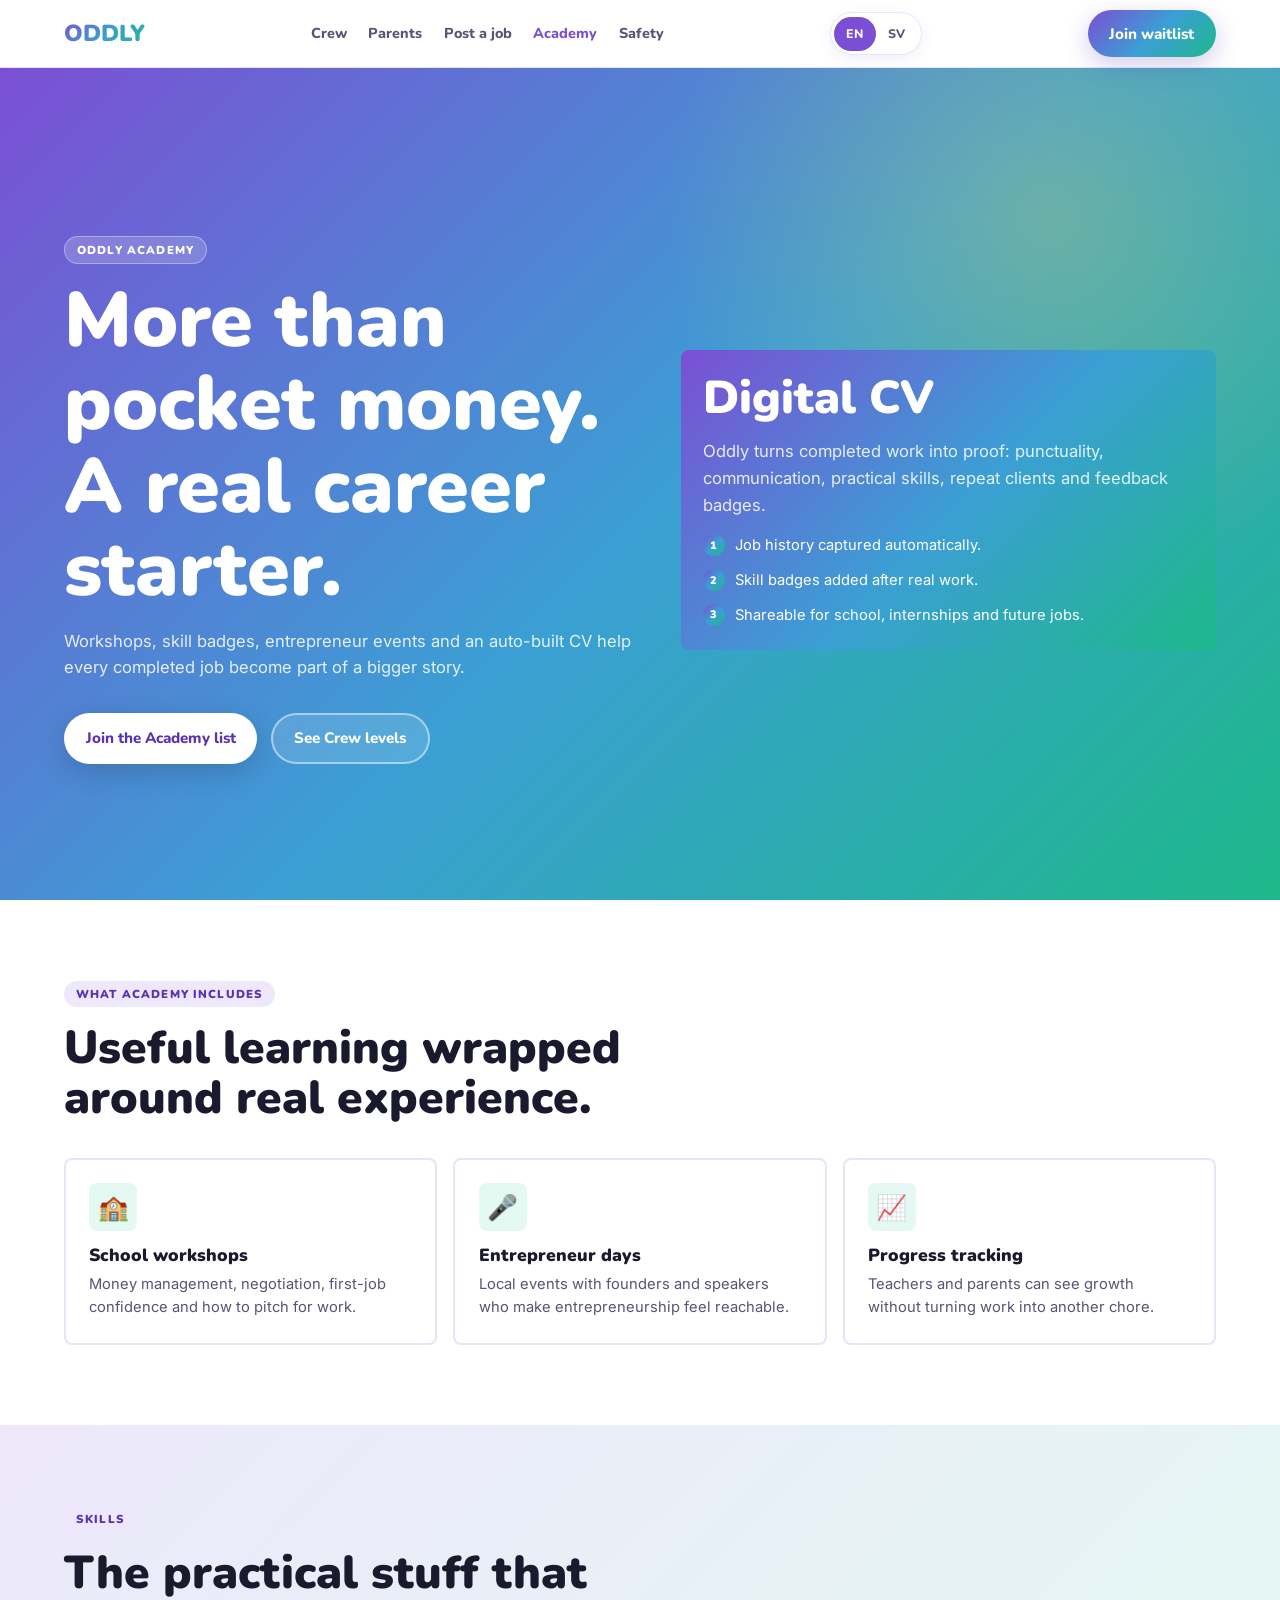
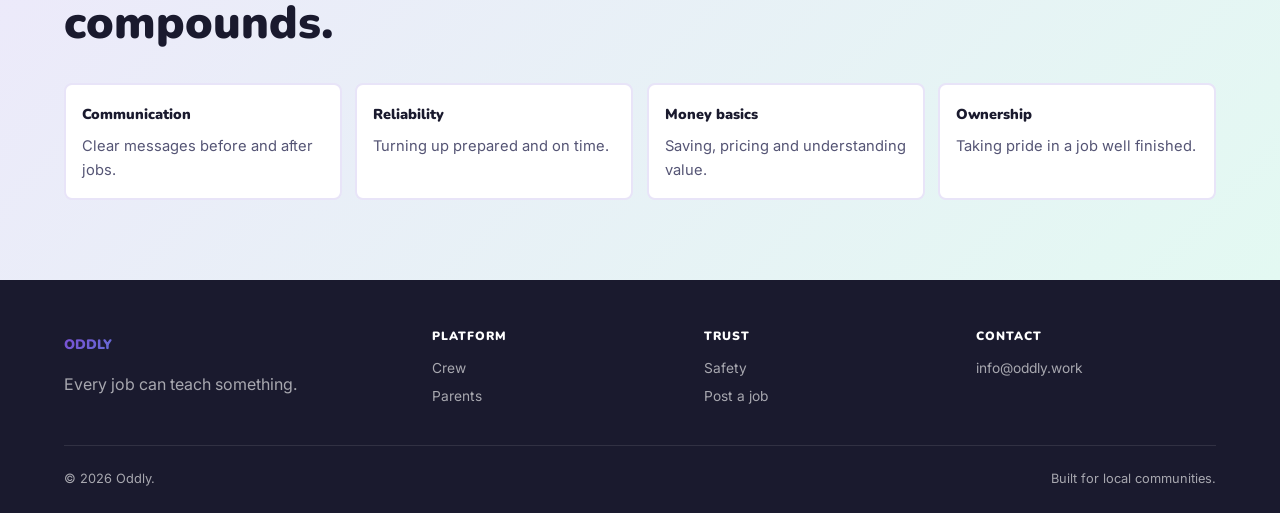
==== academy.html @ 7daf8cbd "Add files via upload" ====
<!doctype html>
<html lang="en">
<head>
  <meta charset="utf-8" />
  <meta name="viewport" content="width=device-width, initial-scale=1" />
  <title>Oddly Academy | Skills, CVs and workshops</title>
  <meta name="description" content="Oddly Academy helps young people turn local jobs into skills, workshops, events and a useful digital CV." />
  <link rel="preconnect" href="https://fonts.googleapis.com" />
  <link rel="preconnect" href="https://fonts.gstatic.com" crossorigin />
  <link href="https://fonts.googleapis.com/css2?family=Inter:wght@400;500;600&family=Nunito:wght@700;800;900&display=swap" rel="stylesheet" />
  <link rel="stylesheet" href="styles.css" />
</head>
<body>
  <header class="site-nav">
    <a class="logo" href="index.html">ODDLY</a>
    <nav class="nav-links" aria-label="Main navigation">
      <a href="crew.html">Crew</a><a href="parents.html">Parents</a><a href="post-a-job.html">Post a job</a><a href="academy.html" aria-current="page">Academy</a><a href="safety.html">Safety</a>
    </nav>
    <a class="button button-primary" href="index.html#waitlist">Join waitlist</a>
    <button class="nav-toggle" type="button" aria-label="Open menu" aria-expanded="false">☰</button>
  </header>
  <main>
    <section class="hero">
      <div class="reveal"><span class="eyebrow">Oddly Academy</span><h1>More than pocket money. A real career starter.</h1><p>Workshops, skill badges, entrepreneur events and an auto-built CV help every completed job become part of a bigger story.</p><div class="hero-actions"><a class="button button-light" href="index.html#waitlist">Join the Academy list</a><a class="button button-ghost" href="crew.html">See Crew levels</a></div></div>
      <div class="panel reveal"><h2>Digital CV</h2><p>Oddly turns completed work into proof: punctuality, communication, practical skills, repeat clients and feedback badges.</p><ol class="steps"><li><span class="dot">1</span>Job history captured automatically.</li><li><span class="dot">2</span>Skill badges added after real work.</li><li><span class="dot">3</span>Shareable for school, internships and future jobs.</li></ol></div>
    </section>
    <section class="section section-white">
      <div class="section-head reveal"><span class="eyebrow">What Academy includes</span><h2>Useful learning wrapped around real experience.</h2></div>
      <div class="grid reveal">
        <article class="card"><div class="card-icon">🏫</div><h3>School workshops</h3><p>Money management, negotiation, first-job confidence and how to pitch for work.</p></article>
        <article class="card"><div class="card-icon">🎤</div><h3>Entrepreneur days</h3><p>Local events with founders and speakers who make entrepreneurship feel reachable.</p></article>
        <article class="card"><div class="card-icon">📈</div><h3>Progress tracking</h3><p>Teachers and parents can see growth without turning work into another chore.</p></article>
      </div>
    </section>
    <section class="section section-soft"><div class="section-head reveal"><span class="eyebrow">Skills</span><h2>The practical stuff that compounds.</h2></div><div class="mini-grid reveal"><div class="mini"><b>Communication</b><p>Clear messages before and after jobs.</p></div><div class="mini"><b>Reliability</b><p>Turning up prepared and on time.</p></div><div class="mini"><b>Money basics</b><p>Saving, pricing and understanding value.</p></div><div class="mini"><b>Ownership</b><p>Taking pride in a job well finished.</p></div></div></section>
  </main>
  <footer class="footer"><div class="footer-grid"><div><a class="logo" href="index.html">ODDLY</a><p>Every job can teach something.</p></div><div><h4>Platform</h4><a href="crew.html">Crew</a><a href="parents.html">Parents</a></div><div><h4>Trust</h4><a href="safety.html">Safety</a><a href="post-a-job.html">Post a job</a></div><div><h4>Contact</h4><a href="mailto:info@oddly.work">info@oddly.work</a></div></div><div class="footer-bottom"><span>© 2026 Oddly.</span><span>Built for local communities.</span></div></footer>
  <script src="script.js"></script>
</body>
</html>
---- styles.css ----
:root {
  --purple: #7b4fd4;
  --purple-dark: #5b32b0;
  --purple-soft: #ede8fb;
  --teal: #1db88a;
  --teal-dark: #0f8a64;
  --teal-soft: #e3f9f2;
  --yellow: #ffd93d;
  --coral: #ff6b6b;
  --ink: #1a1a2e;
  --muted: #555575;
  --faint: #8d8da8;
  --line: #e8e4f8;
  --paper: #fff;
  --bg: #f8f7ff;
  --grad: linear-gradient(135deg, #7b4fd4 0%, #3b9fd4 52%, #1db88a 100%);
  --soft-grad: linear-gradient(135deg, #ede8fb 0%, #e3f9f2 100%);
  --sans: "Nunito", system-ui, sans-serif;
  --body: "Inter", system-ui, sans-serif;
}

* { box-sizing: border-box; }
html { scroll-behavior: smooth; }
body {
  margin: 0;
  font-family: var(--body);
  color: var(--ink);
  background: var(--bg);
  line-height: 1.6;
  -webkit-font-smoothing: antialiased;
}
a { color: inherit; text-decoration: none; }
img { max-width: 100%; display: block; }

.site-nav {
  position: sticky;
  top: 0;
  z-index: 10;
  min-height: 68px;
  padding: 0 5vw;
  display: flex;
  align-items: center;
  justify-content: space-between;
  gap: 1.25rem;
  background: rgba(255, 255, 255, .94);
  border-bottom: 1px solid var(--line);
  backdrop-filter: blur(16px);
}
.logo {
  font-family: var(--sans);
  font-weight: 900;
  font-size: 1.45rem;
  letter-spacing: 0;
  background: var(--grad);
  -webkit-background-clip: text;
  -webkit-text-fill-color: transparent;
  background-clip: text;
}
.nav-links {
  display: flex;
  align-items: center;
  gap: 1.35rem;
  font-family: var(--sans);
  font-weight: 800;
  font-size: .9rem;
  color: var(--muted);
}
.nav-links a[aria-current="page"],
.nav-links a:hover { color: var(--purple); }
.language-switch {
  display: inline-flex;
  align-items: center;
  padding: .2rem;
  border: 1px solid var(--line);
  border-radius: 999px;
  background: #fff;
  box-shadow: 0 4px 14px rgba(91, 50, 176, .08);
}
.language-switch button {
  min-width: 42px;
  min-height: 34px;
  padding: .35rem .65rem;
  border-radius: 999px;
  color: var(--muted);
  background: transparent;
  box-shadow: none;
  font-size: .78rem;
}
.language-switch button:hover { transform: none; }
.language-switch button.active {
  color: #fff;
  background: var(--purple);
}
.nav-toggle { display: none; }
.button,
button {
  border: 0;
  cursor: pointer;
  font: 800 .95rem var(--sans);
  border-radius: 999px;
  padding: .85rem 1.35rem;
  display: inline-flex;
  align-items: center;
  justify-content: center;
  gap: .45rem;
  transition: transform .15s ease, box-shadow .15s ease, background .15s ease;
}
.button:hover,
button:hover { transform: translateY(-1px); }
.button-primary {
  color: #fff;
  background: var(--grad);
  box-shadow: 0 8px 24px rgba(91, 50, 176, .25);
}
.button-light {
  color: var(--purple-dark);
  background: #fff;
  box-shadow: 0 8px 28px rgba(0, 0, 0, .16);
}
.button-ghost {
  color: #fff;
  background: rgba(255, 255, 255, .13);
  border: 2px solid rgba(255, 255, 255, .48);
}

.hero {
  min-height: calc(100vh - 68px);
  padding: 5rem 5vw 3rem;
  display: grid;
  grid-template-columns: minmax(0, 1.03fr) minmax(320px, .97fr);
  gap: 3rem;
  align-items: center;
  color: #fff;
  background:
    radial-gradient(circle at 82% 18%, rgba(255, 217, 61, .26), transparent 24rem),
    var(--grad);
  overflow: hidden;
}
.eyebrow {
  display: inline-flex;
  align-items: center;
  gap: .45rem;
  margin-bottom: 1rem;
  padding: .3rem .75rem;
  border-radius: 999px;
  font: 900 .72rem var(--sans);
  text-transform: uppercase;
  letter-spacing: .1em;
  color: var(--purple-dark);
  background: var(--purple-soft);
}
.hero .eyebrow {
  color: #fff;
  border: 1px solid rgba(255, 255, 255, .34);
  background: rgba(255, 255, 255, .18);
}
h1,
h2,
h3 {
  margin: 0;
  font-family: var(--sans);
  line-height: 1.08;
  letter-spacing: 0;
}
h1 {
  max-width: 780px;
  font-size: clamp(2.65rem, 6vw, 5.25rem);
  font-weight: 900;
}
h2 {
  max-width: 720px;
  font-size: clamp(1.8rem, 3.6vw, 3rem);
  font-weight: 900;
}
h3 {
  font-size: 1.1rem;
  font-weight: 900;
}
.hero > .reveal > p,
.section-lede {
  max-width: 650px;
  margin: 1rem 0 0;
  font-size: 1.04rem;
  color: var(--muted);
}
.hero > .reveal > p { color: rgba(255, 255, 255, .86); }
.hero-actions,
.actions {
  display: flex;
  flex-wrap: wrap;
  gap: .85rem;
  margin-top: 2rem;
}
.trust-row {
  display: flex;
  flex-wrap: wrap;
  gap: .7rem;
  margin-top: 1.9rem;
  font: 800 .82rem var(--sans);
  color: rgba(255, 255, 255, .88);
}
.trust-row span {
  padding: .35rem .65rem;
  border-radius: 999px;
  background: rgba(255, 255, 255, .12);
}

.app-visual {
  justify-self: center;
  width: min(420px, 100%);
  padding: 1rem;
  border-radius: 32px;
  background: rgba(255, 255, 255, .2);
  box-shadow: 0 24px 80px rgba(0, 0, 0, .24);
}
.phone {
  background: #fff;
  color: var(--ink);
  border-radius: 28px;
  padding: 1rem;
  min-height: 560px;
}
.phone-top {
  border-radius: 22px;
  padding: 1.2rem;
  color: #fff;
  background: var(--grad);
}
.phone-brand {
  font: 900 1.8rem var(--sans);
  letter-spacing: 0;
}
.phone-meta {
  font: 800 .75rem var(--sans);
  opacity: .9;
}
.xp {
  height: 8px;
  border-radius: 999px;
  margin: 1rem 0 .35rem;
  background: rgba(255, 255, 255, .35);
  overflow: hidden;
}
.xp span { display: block; width: 68%; height: 100%; background: var(--yellow); }
.phone-card {
  margin-top: .75rem;
  padding: .9rem;
  border: 1px solid var(--line);
  border-radius: 18px;
  background: var(--bg);
}
.phone p,
.phone small {
  color: var(--muted);
}
.phone-card p {
  margin: .5rem 0 0;
  color: var(--muted);
  font-size: .92rem;
}
.job-row,
.timeline-row {
  display: flex;
  align-items: center;
  gap: .7rem;
  padding: .75rem 0;
  border-bottom: 1px solid var(--line);
}
.job-row:last-child,
.timeline-row:last-child { border-bottom: 0; }
.job-row strong,
.timeline-row strong {
  display: block;
  font: 900 .88rem var(--sans);
}
.pay {
  margin-left: auto;
  font: 900 .82rem var(--sans);
  color: var(--teal-dark);
  white-space: nowrap;
}
.phone-tabs {
  display: grid;
  grid-template-columns: repeat(4, 1fr);
  gap: .35rem;
  margin-top: 1rem;
  font: 800 .68rem var(--sans);
  color: var(--faint);
  text-align: center;
}

.section {
  padding: 5rem 5vw;
}
.section-white { background: #fff; }
.section-soft { background: var(--soft-grad); }
.section-dark {
  background: var(--ink);
  color: #fff;
}
.section-dark .section-lede { color: rgba(255, 255, 255, .68); }
.section-head {
  max-width: 780px;
  margin-bottom: 2.25rem;
}
.grid {
  display: grid;
  grid-template-columns: repeat(3, minmax(0, 1fr));
  gap: 1rem;
}
.grid.two { grid-template-columns: repeat(2, minmax(0, 1fr)); }
.card {
  padding: 1.45rem;
  border: 2px solid var(--line);
  border-radius: 8px;
  background: #fff;
}
.section-dark .card {
  border-color: rgba(255, 255, 255, .14);
  background: rgba(255, 255, 255, .08);
}
.card-icon {
  width: 48px;
  height: 48px;
  display: grid;
  place-items: center;
  margin-bottom: .9rem;
  border-radius: 8px;
  font-size: 1.55rem;
  background: var(--teal-soft);
}
.card p,
.mini p {
  margin: .5rem 0 0;
  color: var(--muted);
  font-size: .92rem;
}
.section-dark .card p { color: rgba(255, 255, 255, .68); }
.steps {
  display: grid;
  gap: .7rem;
  padding: 0;
  margin: 1rem 0 0;
  list-style: none;
}
.steps li {
  display: flex;
  gap: .65rem;
  color: var(--muted);
  font-size: .92rem;
}
.dot {
  width: 22px;
  height: 22px;
  flex: 0 0 22px;
  display: grid;
  place-items: center;
  border-radius: 50%;
  color: #fff;
  background: var(--grad);
  font: 900 .68rem var(--sans);
}
.mini-grid {
  display: grid;
  grid-template-columns: repeat(4, minmax(0, 1fr));
  gap: .85rem;
}
.mini {
  padding: 1rem;
  border-radius: 8px;
  background: #fff;
  border: 2px solid var(--line);
}
.mini b { font: 900 .9rem var(--sans); }
.tag {
  display: inline-flex;
  align-items: center;
  margin-top: .65rem;
  padding: .22rem .55rem;
  border-radius: 999px;
  background: var(--purple-soft);
  color: var(--purple-dark);
  font: 900 .68rem var(--sans);
  text-transform: uppercase;
  letter-spacing: .06em;
}
.split {
  display: grid;
  grid-template-columns: minmax(0, .95fr) minmax(320px, 1.05fr);
  gap: 3rem;
  align-items: start;
}
.panel {
  padding: 1.4rem;
  border-radius: 8px;
  color: #fff;
  background: var(--grad);
}
.panel p { color: rgba(255, 255, 255, .82); }
.panel .steps,
.panel .steps li,
.panel .steps li * {
  color: #fff;
}
.check-list {
  display: grid;
  gap: .85rem;
  margin: 0;
  padding: 0;
  list-style: none;
}
.check-list li {
  display: flex;
  gap: .75rem;
  padding: 1rem;
  border: 2px solid var(--line);
  border-radius: 8px;
  background: #fff;
}
.check-list b {
  display: block;
  font: 900 .92rem var(--sans);
}
.check-list span { color: var(--muted); font-size: .88rem; }
.market {
  display: flex;
  flex-wrap: wrap;
  gap: .45rem;
  margin-top: 1rem;
}
.market span {
  padding: .25rem .6rem;
  border-radius: 999px;
  color: var(--purple-dark);
  background: var(--purple-soft);
  font: 800 .75rem var(--sans);
}

.waitlist {
  padding: 5rem 5vw;
  color: #fff;
  background: var(--grad);
  text-align: center;
}
.waitlist h2,
.waitlist p { margin-left: auto; margin-right: auto; }
.waitlist p { max-width: 620px; color: rgba(255, 255, 255, .82); }
.waitlist-form {
  display: flex;
  flex-wrap: wrap;
  justify-content: center;
  gap: .75rem;
  max-width: 760px;
  margin: 2rem auto 0;
}
input,
select {
  min-height: 50px;
  border: 0;
  border-radius: 999px;
  padding: 0 1rem;
  font: .95rem var(--body);
  color: var(--ink);
  background: #fff;
  outline: none;
}
input { flex: 1 1 260px; }
select {
  flex: 0 1 220px;
  padding-right: 2.6rem;
  appearance: none;
  background-color: #fff;
  background-image: linear-gradient(45deg, transparent 50%, var(--purple-dark) 50%), linear-gradient(135deg, var(--purple-dark) 50%, transparent 50%);
  background-position: calc(100% - 20px) 21px, calc(100% - 14px) 21px;
  background-size: 6px 6px, 6px 6px;
  background-repeat: no-repeat;
}
.success {
  display: none;
  max-width: 560px;
  margin: 1rem auto 0;
  padding: 1rem;
  border-radius: 8px;
  background: rgba(255, 255, 255, .18);
  border: 1px solid rgba(255, 255, 255, .4);
  font: 900 .95rem var(--sans);
}

.footer {
  padding: 3rem 5vw 1.5rem;
  color: rgba(255, 255, 255, .62);
  background: var(--ink);
}
.footer-grid {
  display: grid;
  grid-template-columns: 1.4fr repeat(3, 1fr);
  gap: 2rem;
  margin-bottom: 2rem;
}
.footer h4 {
  margin: 0 0 .8rem;
  color: #fff;
  font: 900 .75rem var(--sans);
  text-transform: uppercase;
  letter-spacing: .08em;
}
.footer a { display: block; margin: .35rem 0; font-size: .86rem; }
.footer a:hover { color: #fff; }
.footer-bottom {
  display: flex;
  justify-content: space-between;
  gap: 1rem;
  flex-wrap: wrap;
  padding-top: 1.4rem;
  border-top: 1px solid rgba(255, 255, 255, .1);
  font-size: .8rem;
}

.reveal {
  opacity: 0;
  transform: translateY(18px);
  transition: opacity .55s ease, transform .55s ease;
}
.reveal.visible {
  opacity: 1;
  transform: none;
}

@media (prefers-reduced-motion: reduce) {
  html { scroll-behavior: auto; }
  .reveal { opacity: 1; transform: none; transition: none; }
  .button,
  button { transition: none; }
}
@media (max-width: 940px) {
  .hero,
  .split,
  .grid.two {
    grid-template-columns: 1fr;
  }
  .hero { min-height: auto; }
  .app-visual { max-width: 390px; }
  .grid,
  .mini-grid,
  .footer-grid {
    grid-template-columns: repeat(2, minmax(0, 1fr));
  }
}
@media (max-width: 720px) {
  .site-nav { align-items: stretch; padding: 0 4vw; min-height: 64px; }
  .logo { align-self: center; }
  .nav-toggle {
    display: inline-flex;
    align-self: center;
    width: 42px;
    height: 42px;
    padding: 0;
    color: var(--ink);
    background: var(--purple-soft);
  }
  .nav-links {
    position: absolute;
    left: 0;
    right: 0;
    top: 64px;
    display: none;
    padding: 1rem 5vw 1.2rem;
    background: #fff;
    border-bottom: 1px solid var(--line);
    flex-direction: column;
    align-items: stretch;
  }
  .site-nav.open .nav-links { display: flex; }
  .site-nav > .button-primary { display: none; }
  .language-switch {
    align-self: center;
    margin-left: auto;
  }
  .hero,
  .section,
  .waitlist { padding-left: 5vw; padding-right: 5vw; }
  .grid,
  .mini-grid,
  .footer-grid {
    grid-template-columns: 1fr;
  }
  .phone { min-height: auto; }
  .waitlist-form { flex-direction: column; }
  input,
  select,
  .waitlist-form button {
    width: 100%;
    flex: none;
  }
  input,
  select {
    height: 50px;
    min-height: 50px;
  }
}
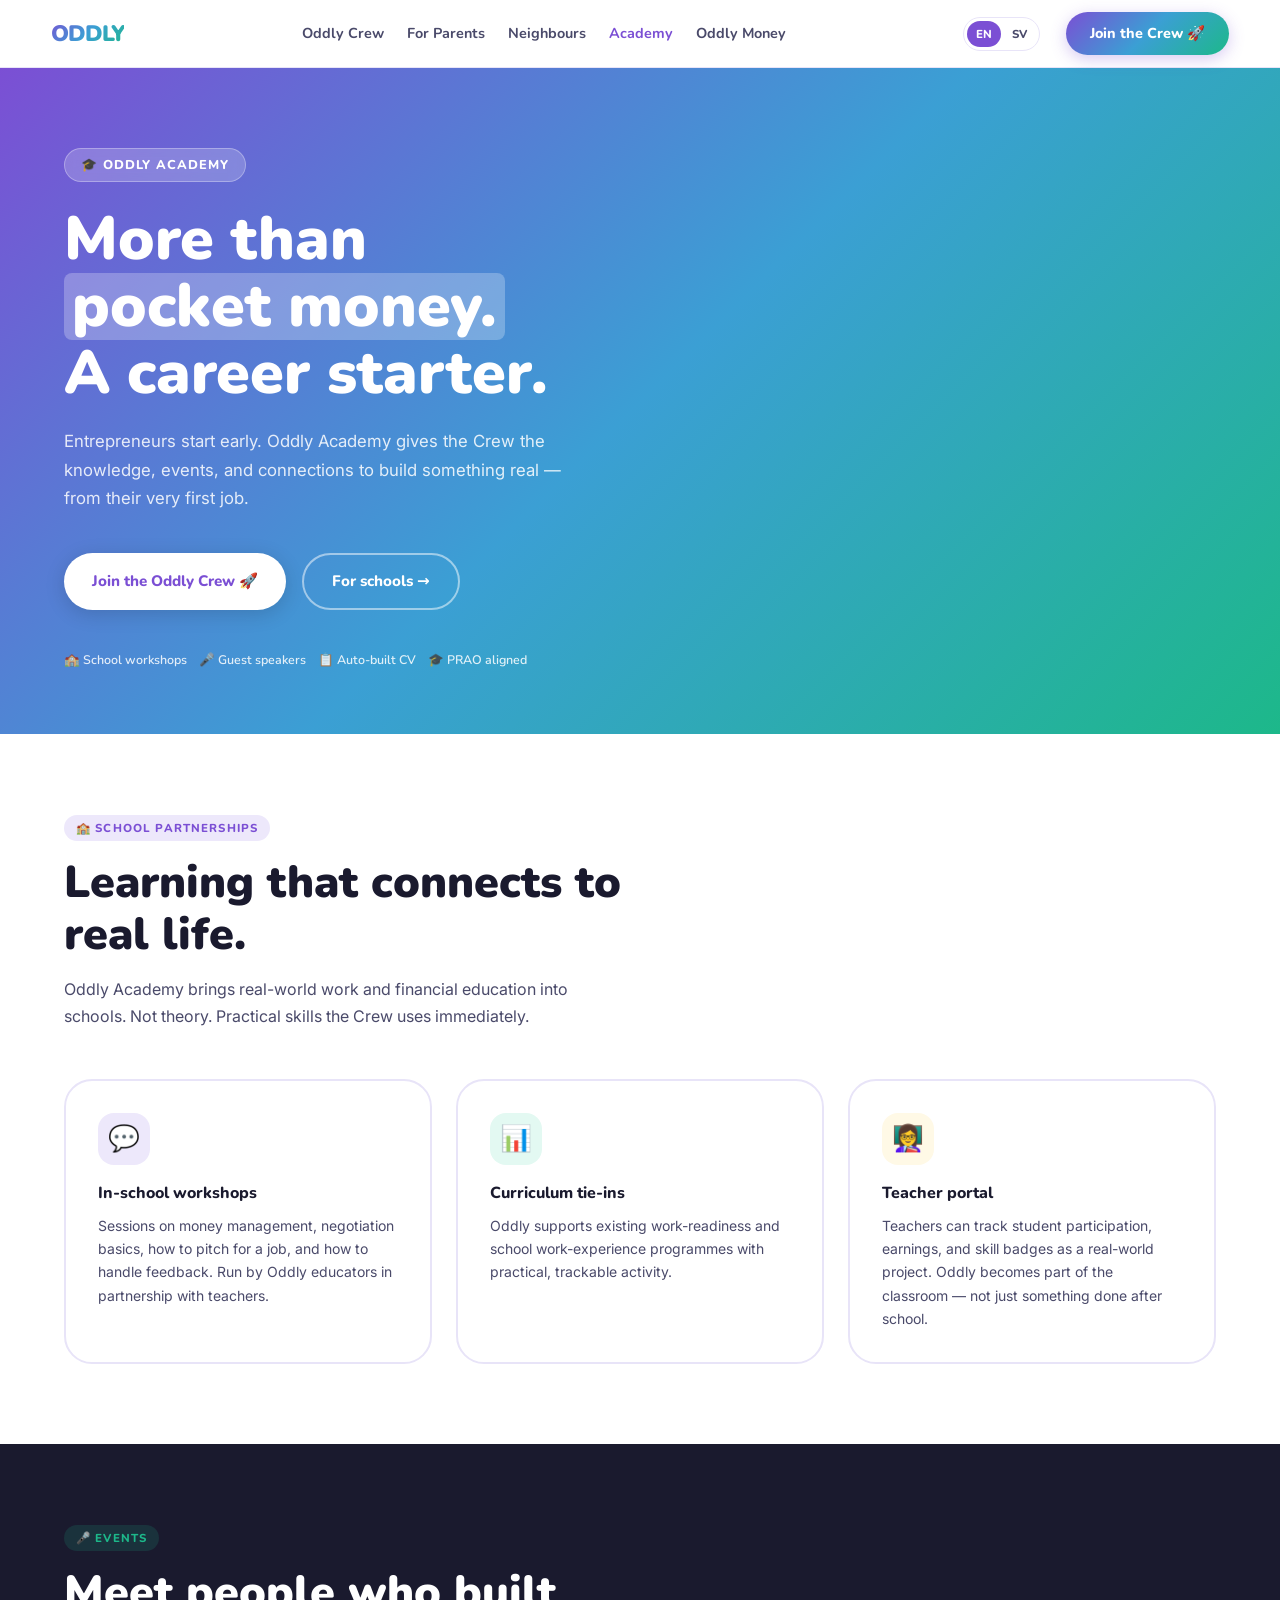
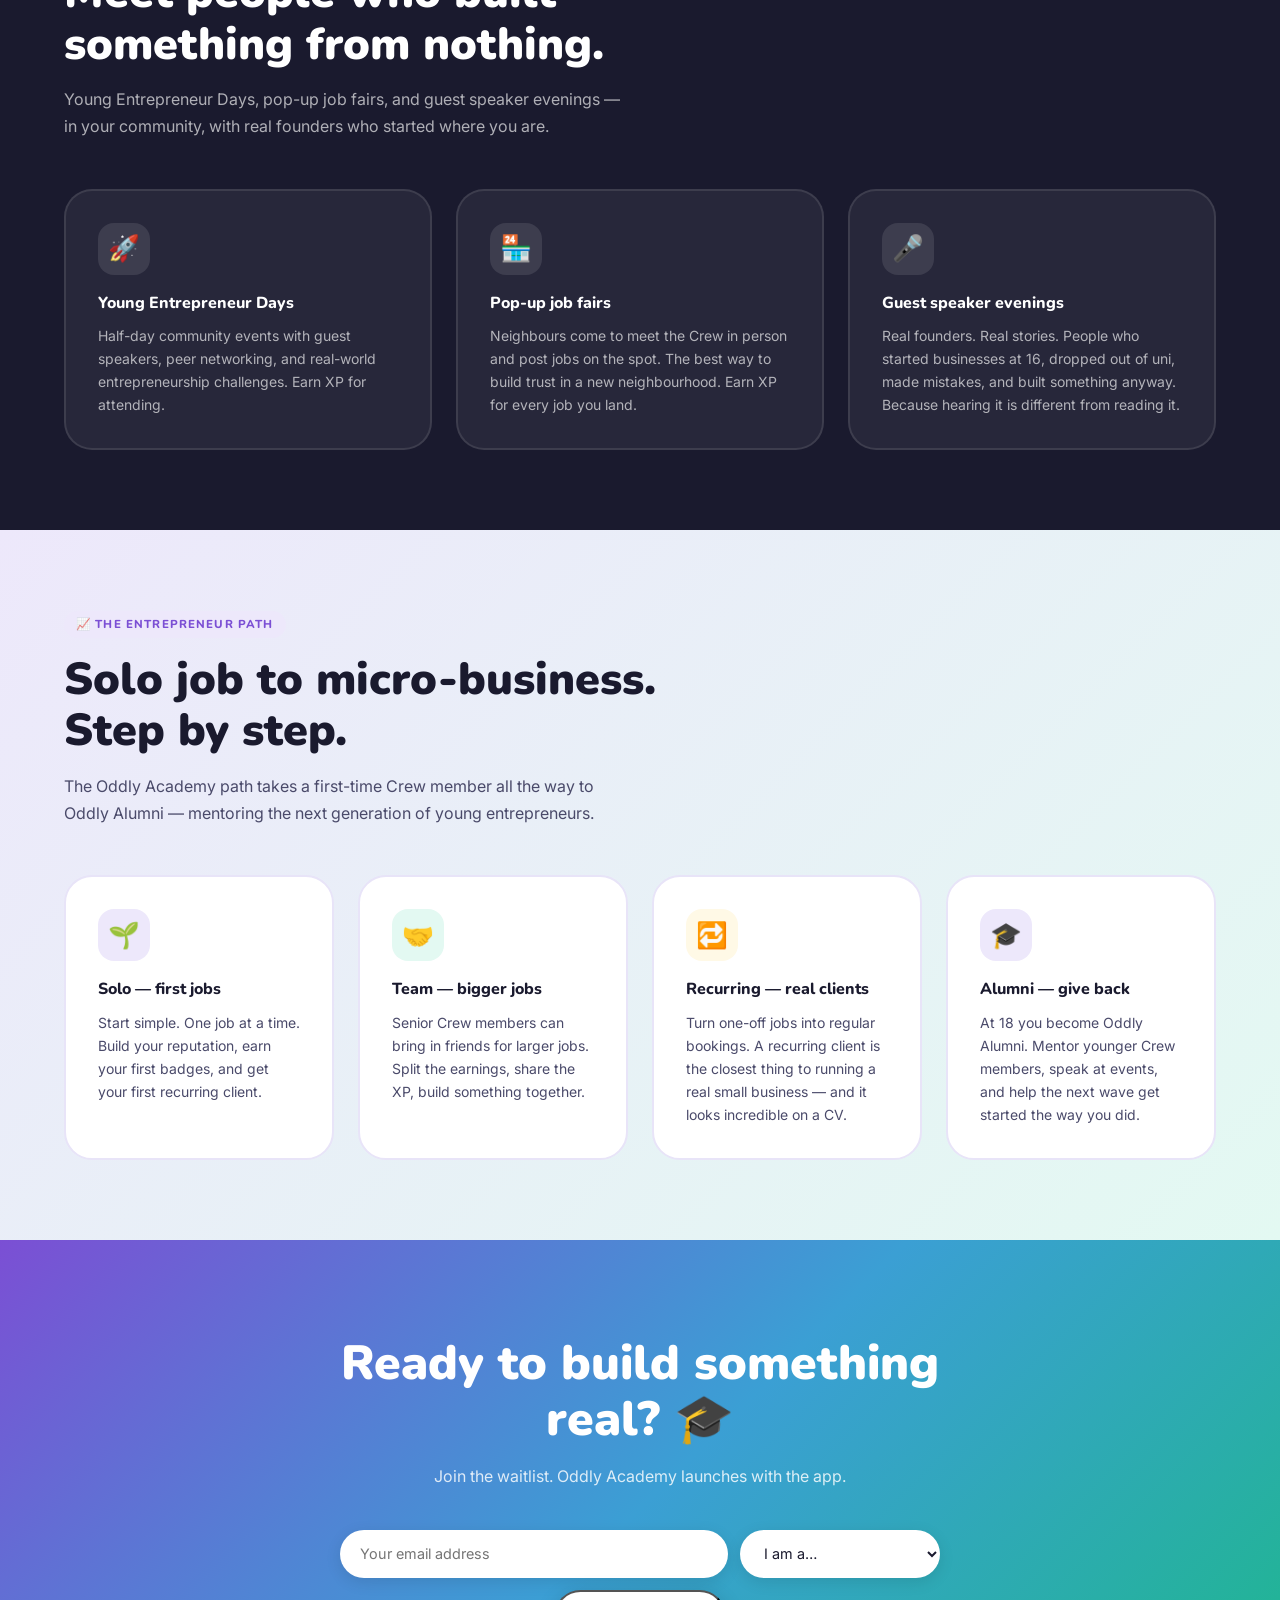
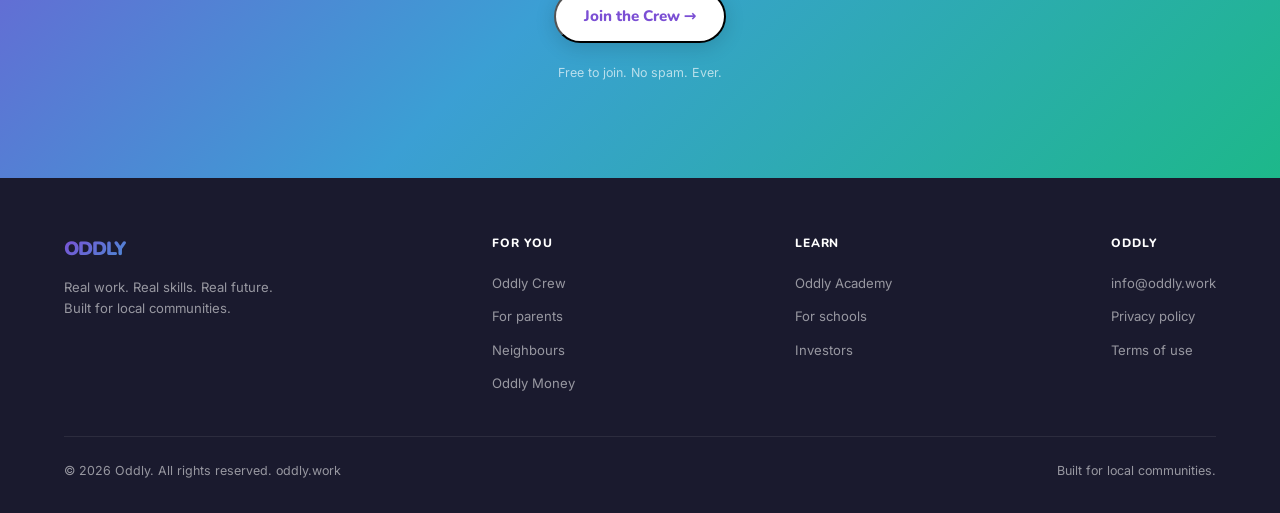
==== commit c9acf563: "Add files via upload" ====
--- a/academy.html
+++ b/academy.html
@@ -1,40 +1,146 @@
-<!doctype html>
+<!DOCTYPE html>
 <html lang="en">
 <head>
-  <meta charset="utf-8" />
-  <meta name="viewport" content="width=device-width, initial-scale=1" />
-  <title>Oddly Academy | Skills, CVs and workshops</title>
-  <meta name="description" content="Oddly Academy helps young people turn local jobs into skills, workshops, events and a useful digital CV." />
-  <link rel="preconnect" href="https://fonts.googleapis.com" />
-  <link rel="preconnect" href="https://fonts.gstatic.com" crossorigin />
-  <link href="https://fonts.googleapis.com/css2?family=Inter:wght@400;500;600&family=Nunito:wght@700;800;900&display=swap" rel="stylesheet" />
-  <link rel="stylesheet" href="styles.css" />
+  <meta charset="UTF-8" /><meta name="viewport" content="width=device-width, initial-scale=1.0" />
+  <title>Oddly Academy — Learn, Grow, Lead</title>
+  <link rel="preconnect" href="https://fonts.googleapis.com" /><link rel="preconnect" href="https://fonts.gstatic.com" crossorigin />
+  <link href="https://fonts.googleapis.com/css2?family=Nunito:wght@400;600;700;800;900&family=Inter:wght@400;500;600&display=swap" rel="stylesheet" />
+  <link rel="stylesheet" href="shared.css" />
 </head>
 <body>
-  <header class="site-nav">
-    <a class="logo" href="index.html">ODDLY</a>
-    <nav class="nav-links" aria-label="Main navigation">
-      <a href="crew.html">Crew</a><a href="parents.html">Parents</a><a href="post-a-job.html">Post a job</a><a href="academy.html" aria-current="page">Academy</a><a href="safety.html">Safety</a>
-    </nav>
-    <a class="button button-primary" href="index.html#waitlist">Join waitlist</a>
-    <button class="nav-toggle" type="button" aria-label="Open menu" aria-expanded="false">☰</button>
-  </header>
-  <main>
-    <section class="hero">
-      <div class="reveal"><span class="eyebrow">Oddly Academy</span><h1>More than pocket money. A real career starter.</h1><p>Workshops, skill badges, entrepreneur events and an auto-built CV help every completed job become part of a bigger story.</p><div class="hero-actions"><a class="button button-light" href="index.html#waitlist">Join the Academy list</a><a class="button button-ghost" href="crew.html">See Crew levels</a></div></div>
-      <div class="panel reveal"><h2>Digital CV</h2><p>Oddly turns completed work into proof: punctuality, communication, practical skills, repeat clients and feedback badges.</p><ol class="steps"><li><span class="dot">1</span>Job history captured automatically.</li><li><span class="dot">2</span>Skill badges added after real work.</li><li><span class="dot">3</span>Shareable for school, internships and future jobs.</li></ol></div>
-    </section>
-    <section class="section section-white">
-      <div class="section-head reveal"><span class="eyebrow">What Academy includes</span><h2>Useful learning wrapped around real experience.</h2></div>
-      <div class="grid reveal">
-        <article class="card"><div class="card-icon">🏫</div><h3>School workshops</h3><p>Money management, negotiation, first-job confidence and how to pitch for work.</p></article>
-        <article class="card"><div class="card-icon">🎤</div><h3>Entrepreneur days</h3><p>Local events with founders and speakers who make entrepreneurship feel reachable.</p></article>
-        <article class="card"><div class="card-icon">📈</div><h3>Progress tracking</h3><p>Teachers and parents can see growth without turning work into another chore.</p></article>
+  <nav>
+    <a href="index.html" class="nav-logo">ODDLY</a>
+    <ul class="nav-links">
+      <li><a href="crew.html">Oddly Crew</a></li>
+      <li><a href="parents.html">For Parents</a></li>
+      <li><a href="neighbours.html">Neighbours</a></li>
+      <li><a href="academy.html" class="active">Academy</a></li>
+      <li><a href="money.html">Oddly Money</a></li>
+    </ul>
+    <a href="index.html#waitlist" class="nav-cta">Join the Crew 🚀</a>
+  </nav>
+
+  <section class="hero" style="min-height:65vh;">
+    <div class="hero-content">
+      <div class="hero-crew-badge">🎓 Oddly Academy</div>
+      <h1 class="hero-headline">More than<br><span class="highlight">pocket money.</span><br>A career starter.</h1>
+      <p class="hero-sub">Entrepreneurs start early. Oddly Academy gives the Crew the knowledge, events, and connections to build something real — from their very first job.</p>
+      <div class="hero-actions">
+        <a href="index.html#waitlist" class="btn-white">Join the Oddly Crew 🚀</a>
+        <a href="academy.html" class="btn-outline-white">For schools →</a>
       </div>
-    </section>
-    <section class="section section-soft"><div class="section-head reveal"><span class="eyebrow">Skills</span><h2>The practical stuff that compounds.</h2></div><div class="mini-grid reveal"><div class="mini"><b>Communication</b><p>Clear messages before and after jobs.</p></div><div class="mini"><b>Reliability</b><p>Turning up prepared and on time.</p></div><div class="mini"><b>Money basics</b><p>Saving, pricing and understanding value.</p></div><div class="mini"><b>Ownership</b><p>Taking pride in a job well finished.</p></div></div></section>
-  </main>
-  <footer class="footer"><div class="footer-grid"><div><a class="logo" href="index.html">ODDLY</a><p>Every job can teach something.</p></div><div><h4>Platform</h4><a href="crew.html">Crew</a><a href="parents.html">Parents</a></div><div><h4>Trust</h4><a href="safety.html">Safety</a><a href="post-a-job.html">Post a job</a></div><div><h4>Contact</h4><a href="mailto:info@oddly.work">info@oddly.work</a></div></div><div class="footer-bottom"><span>© 2026 Oddly.</span><span>Built for local communities.</span></div></footer>
-  <script src="script.js"></script>
+      <div class="hero-trust">
+        <div class="hero-trust-item">🏫 School workshops</div>
+        <div class="hero-trust-item">🎤 Guest speakers</div>
+        <div class="hero-trust-item">📋 Auto-built CV</div>
+        <div class="hero-trust-item">🎓 PRAO aligned</div>
+      </div>
+    </div>
+  </section>
+
+  <section class="section section-alt">
+    <div class="reveal">
+      <div class="section-label">🏫 School partnerships</div>
+      <h2 class="section-headline">Learning that connects to real life.</h2>
+      <p class="section-sub">Oddly Academy brings real-world work and financial education into schools. Not theory. Practical skills the Crew uses immediately.</p>
+    </div>
+    <div class="how-grid">
+      <div class="how-card reveal">
+        <div class="how-card-icon icon-purple">💬</div>
+        <div class="how-card-title">In-school workshops</div>
+        <div class="how-card-desc">Sessions on money management, negotiation basics, how to pitch for a job, and how to handle feedback. Run by Oddly educators in partnership with teachers.</div>
+      </div>
+      <div class="how-card reveal">
+        <div class="how-card-icon icon-teal">📊</div>
+        <div class="how-card-title">Curriculum tie-ins</div>
+        <div class="how-card-desc">Oddly supports existing work-readiness and school work-experience programmes with practical, trackable activity.</div>
+      </div>
+      <div class="how-card reveal">
+        <div class="how-card-icon icon-yellow">👩‍🏫</div>
+        <div class="how-card-title">Teacher portal</div>
+        <div class="how-card-desc">Teachers can track student participation, earnings, and skill badges as a real-world project. Oddly becomes part of the classroom — not just something done after school.</div>
+      </div>
+    </div>
+  </section>
+
+  <section class="section section-dark">
+    <div class="reveal">
+      <div class="section-label">🎤 Events</div>
+      <h2 class="section-headline">Meet people who built something from nothing.</h2>
+      <p class="section-sub">Young Entrepreneur Days, pop-up job fairs, and guest speaker evenings — in your community, with real founders who started where you are.</p>
+    </div>
+    <div class="how-grid">
+      <div class="how-card reveal" style="background:rgba(255,255,255,0.06);border-color:rgba(255,255,255,0.1);">
+        <div class="how-card-icon" style="background:rgba(255,255,255,0.1);font-size:1.6rem;width:52px;height:52px;border-radius:16px;display:flex;align-items:center;justify-content:center;margin-bottom:1rem;">🚀</div>
+        <div class="how-card-title" style="color:white;">Young Entrepreneur Days</div>
+        <div class="how-card-desc" style="color:rgba(255,255,255,0.65);">Half-day community events with guest speakers, peer networking, and real-world entrepreneurship challenges. Earn XP for attending.</div>
+      </div>
+      <div class="how-card reveal" style="background:rgba(255,255,255,0.06);border-color:rgba(255,255,255,0.1);">
+        <div class="how-card-icon" style="background:rgba(255,255,255,0.1);font-size:1.6rem;width:52px;height:52px;border-radius:16px;display:flex;align-items:center;justify-content:center;margin-bottom:1rem;">🏪</div>
+        <div class="how-card-title" style="color:white;">Pop-up job fairs</div>
+        <div class="how-card-desc" style="color:rgba(255,255,255,0.65);">Neighbours come to meet the Crew in person and post jobs on the spot. The best way to build trust in a new neighbourhood. Earn XP for every job you land.</div>
+      </div>
+      <div class="how-card reveal" style="background:rgba(255,255,255,0.06);border-color:rgba(255,255,255,0.1);">
+        <div class="how-card-icon" style="background:rgba(255,255,255,0.1);font-size:1.6rem;width:52px;height:52px;border-radius:16px;display:flex;align-items:center;justify-content:center;margin-bottom:1rem;">🎤</div>
+        <div class="how-card-title" style="color:white;">Guest speaker evenings</div>
+        <div class="how-card-desc" style="color:rgba(255,255,255,0.65);">Real founders. Real stories. People who started businesses at 16, dropped out of uni, made mistakes, and built something anyway. Because hearing it is different from reading it.</div>
+      </div>
+    </div>
+  </section>
+
+  <section class="section section-grad">
+    <div class="reveal">
+      <div class="section-label">📈 The entrepreneur path</div>
+      <h2 class="section-headline">Solo job to micro-business. Step by step.</h2>
+      <p class="section-sub">The Oddly Academy path takes a first-time Crew member all the way to Oddly Alumni — mentoring the next generation of young entrepreneurs.</p>
+    </div>
+    <div class="how-grid">
+      <div class="how-card reveal">
+        <div class="how-card-icon icon-purple">🌱</div>
+        <div class="how-card-title">Solo — first jobs</div>
+        <div class="how-card-desc">Start simple. One job at a time. Build your reputation, earn your first badges, and get your first recurring client.</div>
+      </div>
+      <div class="how-card reveal">
+        <div class="how-card-icon icon-teal">🤝</div>
+        <div class="how-card-title">Team — bigger jobs</div>
+        <div class="how-card-desc">Senior Crew members can bring in friends for larger jobs. Split the earnings, share the XP, build something together.</div>
+      </div>
+      <div class="how-card reveal">
+        <div class="how-card-icon icon-yellow">🔁</div>
+        <div class="how-card-title">Recurring — real clients</div>
+        <div class="how-card-desc">Turn one-off jobs into regular bookings. A recurring client is the closest thing to running a real small business — and it looks incredible on a CV.</div>
+      </div>
+      <div class="how-card reveal">
+        <div class="how-card-icon icon-purple">🎓</div>
+        <div class="how-card-title">Alumni — give back</div>
+        <div class="how-card-desc">At 18 you become Oddly Alumni. Mentor younger Crew members, speak at events, and help the next wave get started the way you did.</div>
+      </div>
+    </div>
+  </section>
+
+  <section class="waitlist-section">
+    <div class="waitlist-inner reveal">
+      <h2 class="waitlist-headline">Ready to build something real? 🎓</h2>
+      <p class="waitlist-sub">Join the waitlist. Oddly Academy launches with the app.</p>
+      <form class="waitlist-form" onsubmit="handleWaitlist(event)">
+        <input type="email" class="waitlist-input" placeholder="Your email address" required />
+        <select class="waitlist-select"><option value="">I am a…</option><option>Oddly Crew member</option><option>Parent</option><option>School or educator</option></select>
+        <button type="submit" class="btn-white">Join the Crew →</button>
+      </form>
+      <div class="waitlist-success" id="waitlist-success">🎉 You're in! We'll be in touch when Oddly Academy launches near you.</div>
+      <p class="waitlist-note">Free to join. No spam. Ever.</p>
+    </div>
+  </section>
+
+  <footer>
+    <div class="footer-inner">
+      <div class="footer-brand"><div class="footer-logo-text">ODDLY</div><div class="footer-tagline">Real work. Real skills. Real future.<br/>Built for local communities.</div></div>
+      <div class="footer-col"><h4>For you</h4><ul><li><a href="crew.html">Oddly Crew</a></li><li><a href="parents.html">For parents</a></li><li><a href="neighbours.html">Neighbours</a></li><li><a href="money.html">Oddly Money</a></li></ul></div>
+      <div class="footer-col"><h4>Learn</h4><ul><li><a href="academy.html">Oddly Academy</a></li><li><a href="academy.html">For schools</a></li><li><a href="investors.html">Investors</a></li></ul></div>
+      <div class="footer-col"><h4>Oddly</h4><ul><li><a href="mailto:info@oddly.work">info@oddly.work</a></li><li><a href="privacy.html">Privacy policy</a></li><li><a href="terms.html">Terms of use</a></li></ul></div>
+    </div>
+    <div class="footer-bottom"><div>© 2026 Oddly. All rights reserved. oddly.work</div><div class="footer-markets"><span>Built for local communities.</span></div></div>
+  </footer>
+  <script src="shared.js"></script>
 </body>
 </html>
--- a/shared.css
+++ b/shared.css
@@ -0,0 +1,150 @@
+:root {
+  --purple:#7B4FD4;--purple-dark:#5B32B0;--purple-light:#EDE8FB;
+  --teal:#1DB88A;--teal-dark:#0F8A64;--teal-light:#E3F9F2;
+  --grad:linear-gradient(135deg,#7B4FD4 0%,#3B9FD4 50%,#1DB88A 100%);
+  --grad-soft:linear-gradient(135deg,#EDE8FB 0%,#E3F9F2 100%);
+  --ink:#1A1A2E;--ink-muted:#4A4A6A;--ink-faint:#9090AA;
+  --white:#FFFFFF;--bg:#F8F7FF;--border:#E8E4F8;
+  --yellow:#FFD93D;--coral:#FF6B6B;
+  --sans:'Nunito',system-ui,sans-serif;--body:'Inter',system-ui,sans-serif;
+  --radius:18px;--radius-sm:10px;--radius-xl:28px;
+}
+*,*::before,*::after{box-sizing:border-box;margin:0;padding:0;}
+html{scroll-behavior:smooth;}
+body{font-family:var(--body);background:var(--bg);color:var(--ink);line-height:1.6;-webkit-font-smoothing:antialiased;}
+a{color:inherit;text-decoration:none;}
+nav{position:sticky;top:0;z-index:100;background:rgba(255,255,255,0.95);backdrop-filter:blur(16px);border-bottom:1px solid var(--border);padding:0 clamp(1.25rem,4vw,4rem);height:68px;display:flex;align-items:center;gap:clamp(.75rem,2vw,2rem);}
+.nav-logo{flex:0 0 auto;font-family:var(--sans);font-weight:900;font-size:1.4rem;letter-spacing:-1px;background:var(--grad);-webkit-background-clip:text;-webkit-text-fill-color:transparent;background-clip:text;}
+.nav-links{flex:1 1 auto;display:flex;justify-content:center;gap:clamp(.65rem,1.8vw,2rem);list-style:none;font-family:var(--sans);font-size:0.9rem;font-weight:700;color:var(--ink-muted);white-space:nowrap;}
+.nav-links a:hover,.nav-links a.active{color:var(--purple);}
+.nav-cta{background:var(--grad);color:var(--white);padding:0.6rem 1.5rem;border-radius:99px;font-family:var(--sans);font-weight:800;font-size:0.9rem;transition:opacity 0.2s,transform 0.15s;box-shadow:0 4px 16px rgba(123,79,212,0.3);}
+.nav-cta:hover{opacity:0.9;transform:translateY(-1px);}
+.language-switch{flex:0 0 auto;display:inline-flex;gap:2px;padding:3px;border:1px solid var(--border);border-radius:99px;background:var(--white);}
+.language-switch button{border:0;border-radius:99px;padding:5px 9px;background:transparent;color:var(--ink-muted);font-family:var(--sans);font-size:0.72rem;font-weight:800;cursor:pointer;}
+.language-switch button.active{background:var(--purple);color:var(--white);}
+@media(max-width:1240px){.nav-cta{display:none;}}
+@media(max-width:900px){.nav-links{display:none;}.language-switch{margin-left:auto;}}
+.hero{background:var(--grad);padding:5rem 5vw 4rem;min-height:75vh;display:flex;align-items:center;}
+.hero-content{max-width:620px;}
+.hero-crew-badge{display:inline-flex;align-items:center;gap:8px;background:rgba(255,255,255,0.2);border:1px solid rgba(255,255,255,0.3);border-radius:99px;padding:6px 16px;font-family:var(--sans);font-size:0.8rem;font-weight:800;color:var(--white);text-transform:uppercase;letter-spacing:0.08em;margin-bottom:1.5rem;backdrop-filter:blur(8px);}
+.hero-headline{font-family:var(--sans);font-weight:900;font-size:clamp(2.4rem,5vw,3.8rem);line-height:1.1;color:var(--white);margin-bottom:1.25rem;}
+.hero-headline .highlight{background:rgba(255,255,255,0.25);border-radius:8px;padding:0 8px;display:inline-block;}
+.hero-sub{font-size:1.05rem;color:rgba(255,255,255,0.85);max-width:500px;margin-bottom:2.5rem;line-height:1.7;}
+.hero-actions{display:flex;gap:1rem;flex-wrap:wrap;margin-bottom:2.5rem;}
+.btn-white{background:var(--white);color:var(--purple);padding:0.9rem 1.75rem;border-radius:99px;font-family:var(--sans);font-weight:800;font-size:0.95rem;transition:transform 0.15s,box-shadow 0.15s;box-shadow:0 4px 20px rgba(0,0,0,0.15);display:inline-flex;align-items:center;gap:6px;}
+.btn-white:hover{transform:translateY(-2px);box-shadow:0 8px 28px rgba(0,0,0,0.2);}
+.btn-outline-white{background:transparent;color:var(--white);padding:0.9rem 1.75rem;border-radius:99px;font-family:var(--sans);font-weight:800;font-size:0.95rem;border:2px solid rgba(255,255,255,0.5);transition:background 0.2s;display:inline-flex;align-items:center;gap:6px;}
+.btn-outline-white:hover{background:rgba(255,255,255,0.15);border-color:white;}
+.hero-trust{display:flex;gap:0.75rem;flex-wrap:wrap;}
+.hero-trust-item{font-size:0.78rem;font-weight:600;color:rgba(255,255,255,0.85);font-family:var(--sans);}
+.section{padding:5rem 5vw;}
+.section-alt{background:var(--white);}
+.section-grad{background:var(--grad-soft);}
+.section-dark{background:var(--ink);}
+.section-label{display:inline-flex;align-items:center;gap:6px;font-family:var(--sans);font-size:0.72rem;font-weight:800;text-transform:uppercase;letter-spacing:0.1em;color:var(--purple);background:var(--purple-light);padding:4px 12px;border-radius:99px;margin-bottom:1rem;}
+.section-dark .section-label{color:var(--teal);background:rgba(29,184,138,0.15);}
+.section-headline{font-family:var(--sans);font-weight:900;font-size:clamp(1.8rem,3.5vw,2.8rem);line-height:1.15;color:var(--ink);max-width:620px;margin-bottom:1rem;}
+.section-dark .section-headline{color:var(--white);}
+.section-sub{font-size:1rem;color:var(--ink-muted);max-width:560px;margin-bottom:3rem;line-height:1.7;}
+.section-dark .section-sub{color:rgba(255,255,255,0.65);}
+.how-grid{display:grid;grid-template-columns:repeat(auto-fit,minmax(260px,1fr));gap:1.5rem;}
+.how-card{background:var(--white);border-radius:var(--radius-xl);padding:2rem;border:2px solid var(--border);transition:border-color 0.2s,transform 0.2s;}
+.how-card:hover{border-color:var(--purple);transform:translateY(-3px);}
+.how-card-icon{width:52px;height:52px;border-radius:16px;display:flex;align-items:center;justify-content:center;font-size:1.6rem;margin-bottom:1rem;}
+.icon-purple{background:var(--purple-light);}
+.icon-teal{background:var(--teal-light);}
+.icon-yellow{background:#FFF9E6;}
+.how-card-title{font-family:var(--sans);font-weight:800;font-size:1rem;color:var(--ink);margin-bottom:0.5rem;}
+.how-card-desc{font-size:0.875rem;color:var(--ink-muted);line-height:1.65;}
+.how-steps{list-style:none;display:flex;flex-direction:column;gap:0.75rem;margin-top:1rem;}
+.how-step{display:flex;gap:10px;align-items:flex-start;font-size:0.875rem;color:var(--ink-muted);line-height:1.5;}
+.how-step-dot{width:20px;height:20px;border-radius:50%;background:var(--grad);display:flex;align-items:center;justify-content:center;font-size:0.6rem;font-weight:800;color:white;flex-shrink:0;margin-top:2px;}
+.safety-grid{display:grid;grid-template-columns:1fr 1fr;gap:3rem;align-items:start;}
+.safety-features{display:flex;flex-direction:column;gap:1rem;}
+.safety-feature{display:flex;gap:14px;align-items:flex-start;padding:1.25rem;background:var(--white);border-radius:var(--radius);border:2px solid var(--border);transition:border-color 0.2s;}
+.safety-feature:hover{border-color:var(--teal);}
+.safety-feature-icon{width:44px;height:44px;background:var(--teal-light);border-radius:12px;display:flex;align-items:center;justify-content:center;font-size:1.3rem;flex-shrink:0;}
+.safety-feature-title{font-family:var(--sans);font-size:0.9rem;font-weight:800;color:var(--ink);margin-bottom:3px;}
+.safety-feature-desc{font-size:0.82rem;color:var(--ink-muted);line-height:1.55;}
+.safety-aside{background:var(--grad);border-radius:var(--radius-xl);padding:2.5rem;color:var(--white);position:sticky;top:80px;}
+.safety-aside-title{font-family:var(--sans);font-weight:900;font-size:1.4rem;margin-bottom:0.75rem;line-height:1.25;}
+.safety-aside-desc{font-size:0.875rem;opacity:0.8;margin-bottom:1.5rem;line-height:1.6;}
+.safety-stat{background:rgba(255,255,255,0.15);border-radius:var(--radius-sm);padding:1rem;margin-bottom:0.75rem;display:flex;align-items:flex-start;gap:10px;backdrop-filter:blur(8px);}
+.safety-stat-icon{font-size:1.3rem;flex-shrink:0;}
+.safety-stat-text{font-size:0.82rem;line-height:1.5;opacity:0.9;}
+.jobs-grid{display:grid;grid-template-columns:repeat(auto-fill,minmax(170px,1fr));gap:1rem;margin-bottom:2rem;}
+.job-card{background:var(--white);border-radius:var(--radius-xl);padding:1.5rem;border:2px solid var(--border);transition:transform 0.15s,box-shadow 0.15s,border-color 0.15s;}
+.job-card:hover{transform:translateY(-4px);box-shadow:0 12px 32px rgba(123,79,212,0.12);border-color:var(--purple);}
+.job-card-emoji{font-size:2.2rem;margin-bottom:0.75rem;}
+.job-card-name{font-family:var(--sans);font-size:0.95rem;font-weight:800;color:var(--ink);margin-bottom:4px;}
+.job-card-range{font-size:0.82rem;color:var(--teal-dark);font-weight:600;margin-bottom:10px;}
+.job-card-xp{font-size:0.7rem;font-weight:700;font-family:var(--sans);padding:3px 8px;border-radius:99px;display:inline-block;text-transform:uppercase;letter-spacing:0.05em;}
+.xp-low{background:var(--teal-light);color:var(--teal-dark);}
+.xp-mid{background:var(--purple-light);color:var(--purple-dark);}
+.game-grid{display:grid;grid-template-columns:1fr 1fr;gap:3rem;align-items:start;}
+.level-cards{display:flex;flex-direction:column;gap:10px;}
+.level-card{display:flex;gap:14px;align-items:center;background:rgba(255,255,255,0.08);border-radius:var(--radius);padding:1rem 1.25rem;border:1px solid rgba(255,255,255,0.12);transition:background 0.2s;}
+.level-card:hover{background:rgba(255,255,255,0.14);}
+.level-card-avatar{width:48px;height:48px;border-radius:14px;background:var(--grad);display:flex;align-items:center;justify-content:center;font-size:1.5rem;flex-shrink:0;}
+.level-card-name{font-family:var(--sans);font-weight:800;font-size:0.9rem;color:var(--white);margin-bottom:2px;}
+.level-card-desc{font-size:0.75rem;color:rgba(255,255,255,0.6);line-height:1.4;}
+.level-card-jobs{font-family:var(--sans);font-weight:800;font-size:0.75rem;color:var(--yellow);margin-left:auto;white-space:nowrap;}
+.challenge-showcase{display:flex;flex-direction:column;gap:10px;}
+.challenge-card{background:var(--white);border-radius:var(--radius);padding:1rem 1.25rem;border:2px solid var(--border);display:flex;gap:12px;align-items:center;}
+.challenge-icon{font-size:1.5rem;flex-shrink:0;}
+.challenge-title{font-family:var(--sans);font-weight:800;font-size:0.85rem;color:var(--ink);margin-bottom:2px;}
+.challenge-desc{font-size:0.75rem;color:var(--ink-muted);}
+.challenge-reward{margin-left:auto;background:var(--yellow);border-radius:99px;padding:3px 10px;font-family:var(--sans);font-size:0.72rem;font-weight:800;color:var(--ink);white-space:nowrap;flex-shrink:0;}
+.prep-grid{display:grid;grid-template-columns:1fr 1fr;gap:3rem;align-items:start;}
+.prep-card{background:var(--white);border-radius:var(--radius-xl);padding:1.75rem;border:2px solid var(--border);margin-bottom:1rem;}
+.prep-card-header{display:flex;align-items:center;gap:10px;margin-bottom:1rem;}
+.prep-card-icon{font-size:1.5rem;}
+.prep-card-title{font-family:var(--sans);font-weight:800;font-size:0.95rem;color:var(--ink);}
+.prep-tip{display:flex;gap:8px;align-items:flex-start;margin-bottom:8px;font-size:0.82rem;color:var(--ink-muted);line-height:1.5;}
+.prep-tip-dot{width:8px;height:8px;border-radius:50%;background:var(--teal);flex-shrink:0;margin-top:6px;}
+.map-preview{background:linear-gradient(135deg,#c8e6c9,#a5d6a7);border-radius:var(--radius);height:120px;display:flex;align-items:center;justify-content:center;margin-bottom:10px;position:relative;overflow:hidden;}
+.map-pin{font-size:2rem;}
+.map-label{position:absolute;bottom:10px;left:50%;transform:translateX(-50%);background:var(--white);border-radius:99px;padding:4px 12px;font-family:var(--sans);font-size:0.72rem;font-weight:800;color:var(--teal-dark);box-shadow:0 2px 8px rgba(0,0,0,0.1);white-space:nowrap;}
+.feedback-grid{display:grid;grid-template-columns:repeat(auto-fit,minmax(260px,1fr));gap:1.25rem;}
+.feedback-card{background:var(--white);border-radius:var(--radius-xl);padding:1.5rem;border:2px solid var(--border);}
+.feedback-from{font-family:var(--sans);font-size:0.72rem;font-weight:700;text-transform:uppercase;letter-spacing:0.08em;color:var(--ink-faint);margin-bottom:0.75rem;}
+.feedback-text{font-size:0.92rem;color:var(--ink);line-height:1.65;margin-bottom:1rem;}
+.feedback-badge{display:inline-flex;align-items:center;gap:5px;font-family:var(--sans);font-size:0.75rem;font-weight:800;padding:5px 12px;border-radius:99px;}
+.fb-outstanding{background:var(--teal-light);color:var(--teal-dark);}
+.fb-great{background:var(--purple-light);color:var(--purple-dark);}
+.markets-grid{display:grid;grid-template-columns:1fr 1fr;gap:1.5rem;}
+.market-card{background:var(--white);border-radius:var(--radius-xl);padding:2rem;border:2px solid var(--border);transition:border-color 0.2s,transform 0.15s;}
+.market-card:hover{border-color:var(--purple);transform:translateY(-2px);}
+.market-flag{font-size:2.8rem;margin-bottom:1rem;}
+.market-name{font-family:var(--sans);font-weight:900;font-size:1.3rem;color:var(--ink);margin-bottom:0.5rem;}
+.market-desc{font-size:0.875rem;color:var(--ink-muted);line-height:1.65;margin-bottom:1.25rem;}
+.market-tags{display:flex;flex-wrap:wrap;gap:6px;}
+.market-tag{background:var(--purple-light);color:var(--purple-dark);font-family:var(--sans);font-size:0.72rem;font-weight:700;padding:4px 10px;border-radius:99px;}
+.faq-item{border-bottom:2px solid var(--border);padding:1.25rem 0;}
+.faq-q{font-family:var(--sans);font-weight:800;font-size:1rem;color:var(--ink);margin-bottom:0.5rem;}
+.faq-a{font-size:0.9rem;color:var(--ink-muted);line-height:1.7;}
+.waitlist-section{background:var(--grad);padding:6rem 5vw;text-align:center;}
+.waitlist-inner{max-width:600px;margin:0 auto;}
+.waitlist-headline{font-family:var(--sans);font-weight:900;font-size:clamp(2rem,4vw,3rem);color:var(--white);margin-bottom:1rem;line-height:1.15;}
+.waitlist-sub{font-size:1rem;color:rgba(255,255,255,0.82);margin-bottom:2.5rem;line-height:1.7;}
+.waitlist-form{display:flex;gap:0.75rem;flex-wrap:wrap;justify-content:center;}
+.waitlist-input{flex:1;min-width:220px;padding:0.9rem 1.25rem;border-radius:99px;border:none;font-family:var(--body);font-size:0.9rem;color:var(--ink);outline:none;box-shadow:0 4px 16px rgba(0,0,0,0.1);}
+.waitlist-select{padding:0.9rem 1.25rem;border-radius:99px;border:none;font-family:var(--body);font-size:0.9rem;color:var(--ink);background:var(--white);cursor:pointer;outline:none;box-shadow:0 4px 16px rgba(0,0,0,0.1);}
+.waitlist-note{font-size:0.78rem;color:rgba(255,255,255,0.65);margin-top:1.25rem;}
+.waitlist-success{display:none;background:rgba(255,255,255,0.2);border:1px solid rgba(255,255,255,0.4);border-radius:var(--radius);padding:1rem 1.5rem;font-family:var(--sans);font-size:0.95rem;font-weight:700;color:var(--white);margin-top:1.5rem;backdrop-filter:blur(8px);}
+footer{background:var(--ink);color:rgba(255,255,255,0.55);padding:3.5rem 5vw 2rem;}
+.footer-inner{display:flex;justify-content:space-between;align-items:flex-start;gap:2rem;flex-wrap:wrap;margin-bottom:2.5rem;}
+.footer-brand{max-width:240px;}
+.footer-logo-text{font-family:var(--sans);font-weight:900;font-size:1.2rem;letter-spacing:-1px;background:var(--grad);-webkit-background-clip:text;-webkit-text-fill-color:transparent;background-clip:text;margin-bottom:0.75rem;}
+.footer-tagline{font-size:0.82rem;line-height:1.6;}
+.footer-col h4{font-family:var(--sans);font-size:0.75rem;font-weight:800;text-transform:uppercase;letter-spacing:0.08em;color:var(--white);margin-bottom:1rem;}
+.footer-col ul{list-style:none;display:flex;flex-direction:column;gap:0.5rem;}
+.footer-col a{font-size:0.82rem;transition:color 0.15s;}
+.footer-col a:hover{color:var(--white);}
+.footer-bottom{border-top:1px solid rgba(255,255,255,0.08);padding-top:1.5rem;display:flex;justify-content:space-between;align-items:center;flex-wrap:wrap;gap:1rem;font-size:0.78rem;}
+.footer-markets{display:flex;gap:0.75rem;}
+.reveal{opacity:0;transform:translateY(24px);transition:opacity 0.65s ease,transform 0.65s ease;}
+.reveal.visible{opacity:1;transform:translateY(0);}
+@media(prefers-reduced-motion:reduce){.reveal{opacity:1;transform:none;transition:none;}}
+@media(max-width:900px){.safety-grid,.game-grid,.prep-grid,.markets-grid{grid-template-columns:1fr;}.safety-aside{position:static;}}
+@media(max-width:600px){nav{padding:0 4vw;}.nav-cta{display:none;}.hero-actions{flex-direction:column;}.btn-white,.btn-outline-white{justify-content:center;}.jobs-grid{grid-template-columns:1fr 1fr;}.waitlist-form{flex-direction:column;}.waitlist-input,.waitlist-select,.waitlist-form .btn-white{width:100%;flex:none;min-height:50px;}.language-switch{margin-left:auto;margin-right:0;}}
